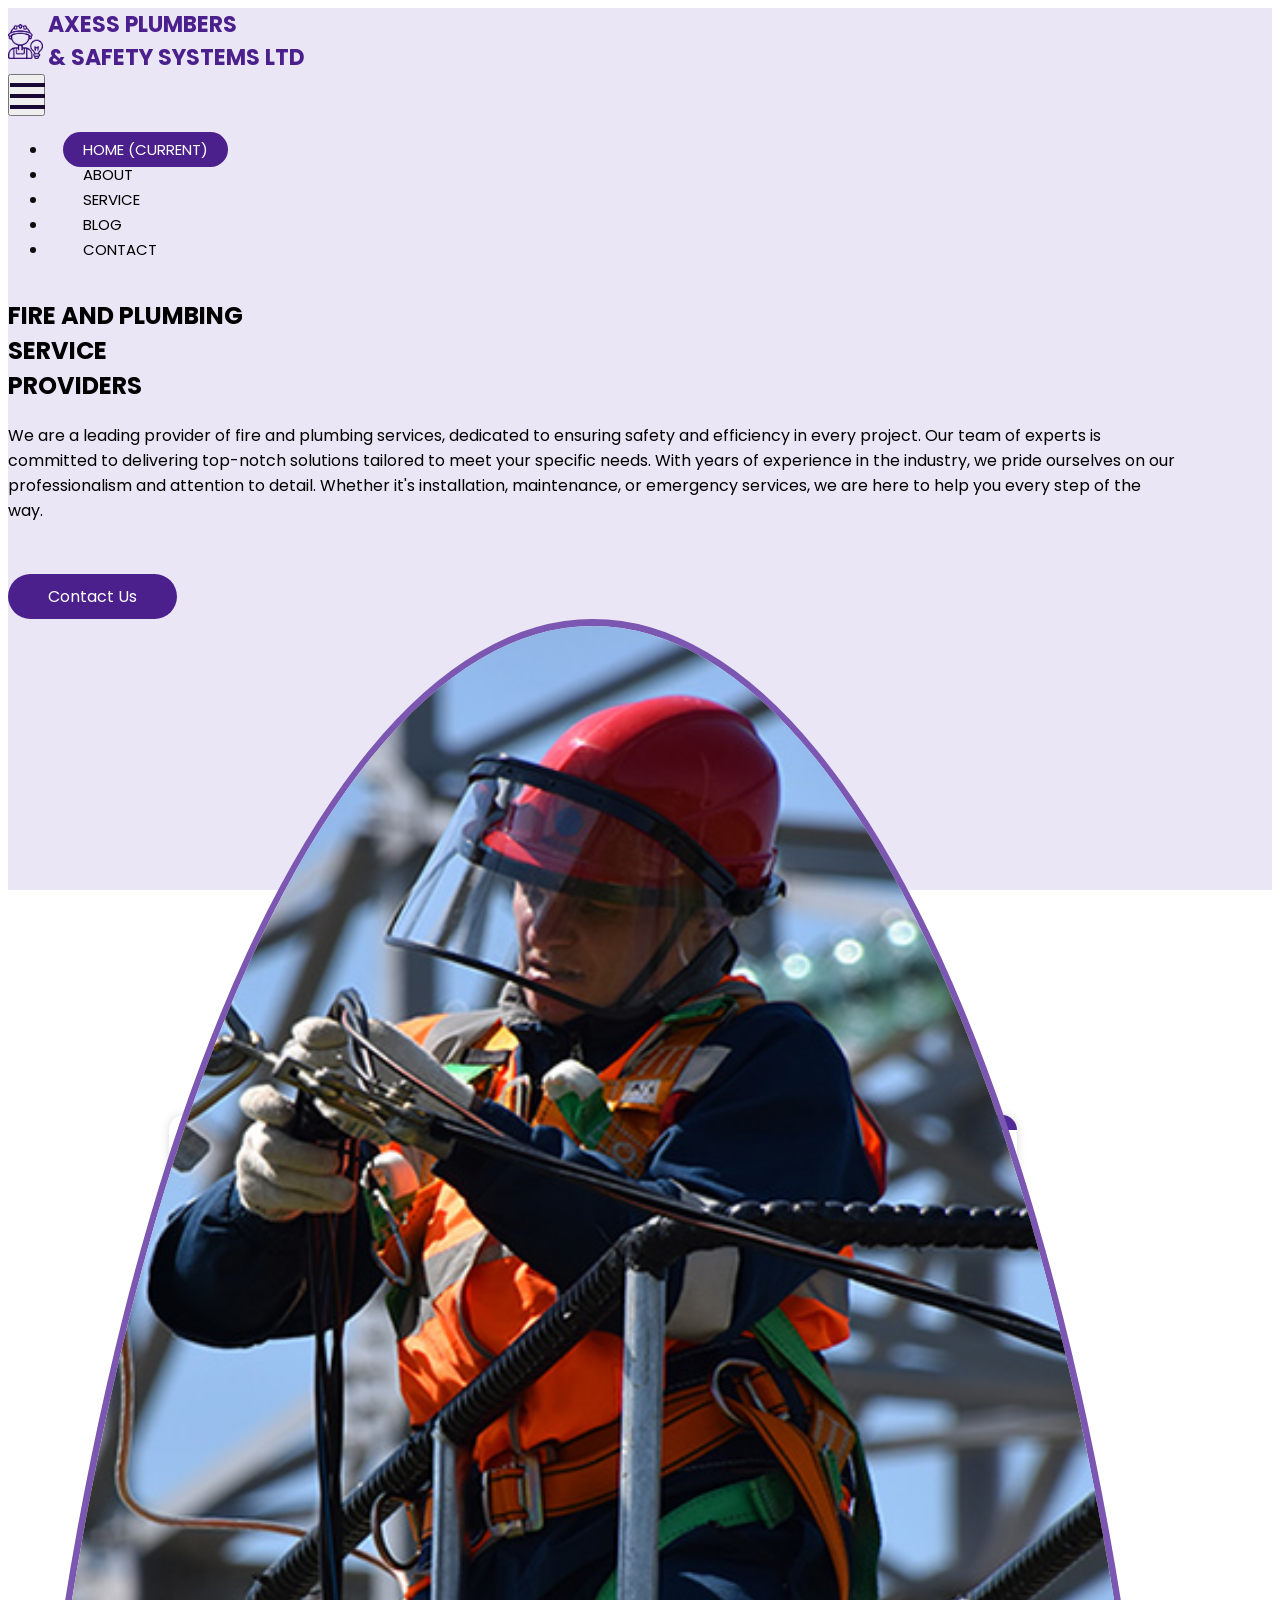
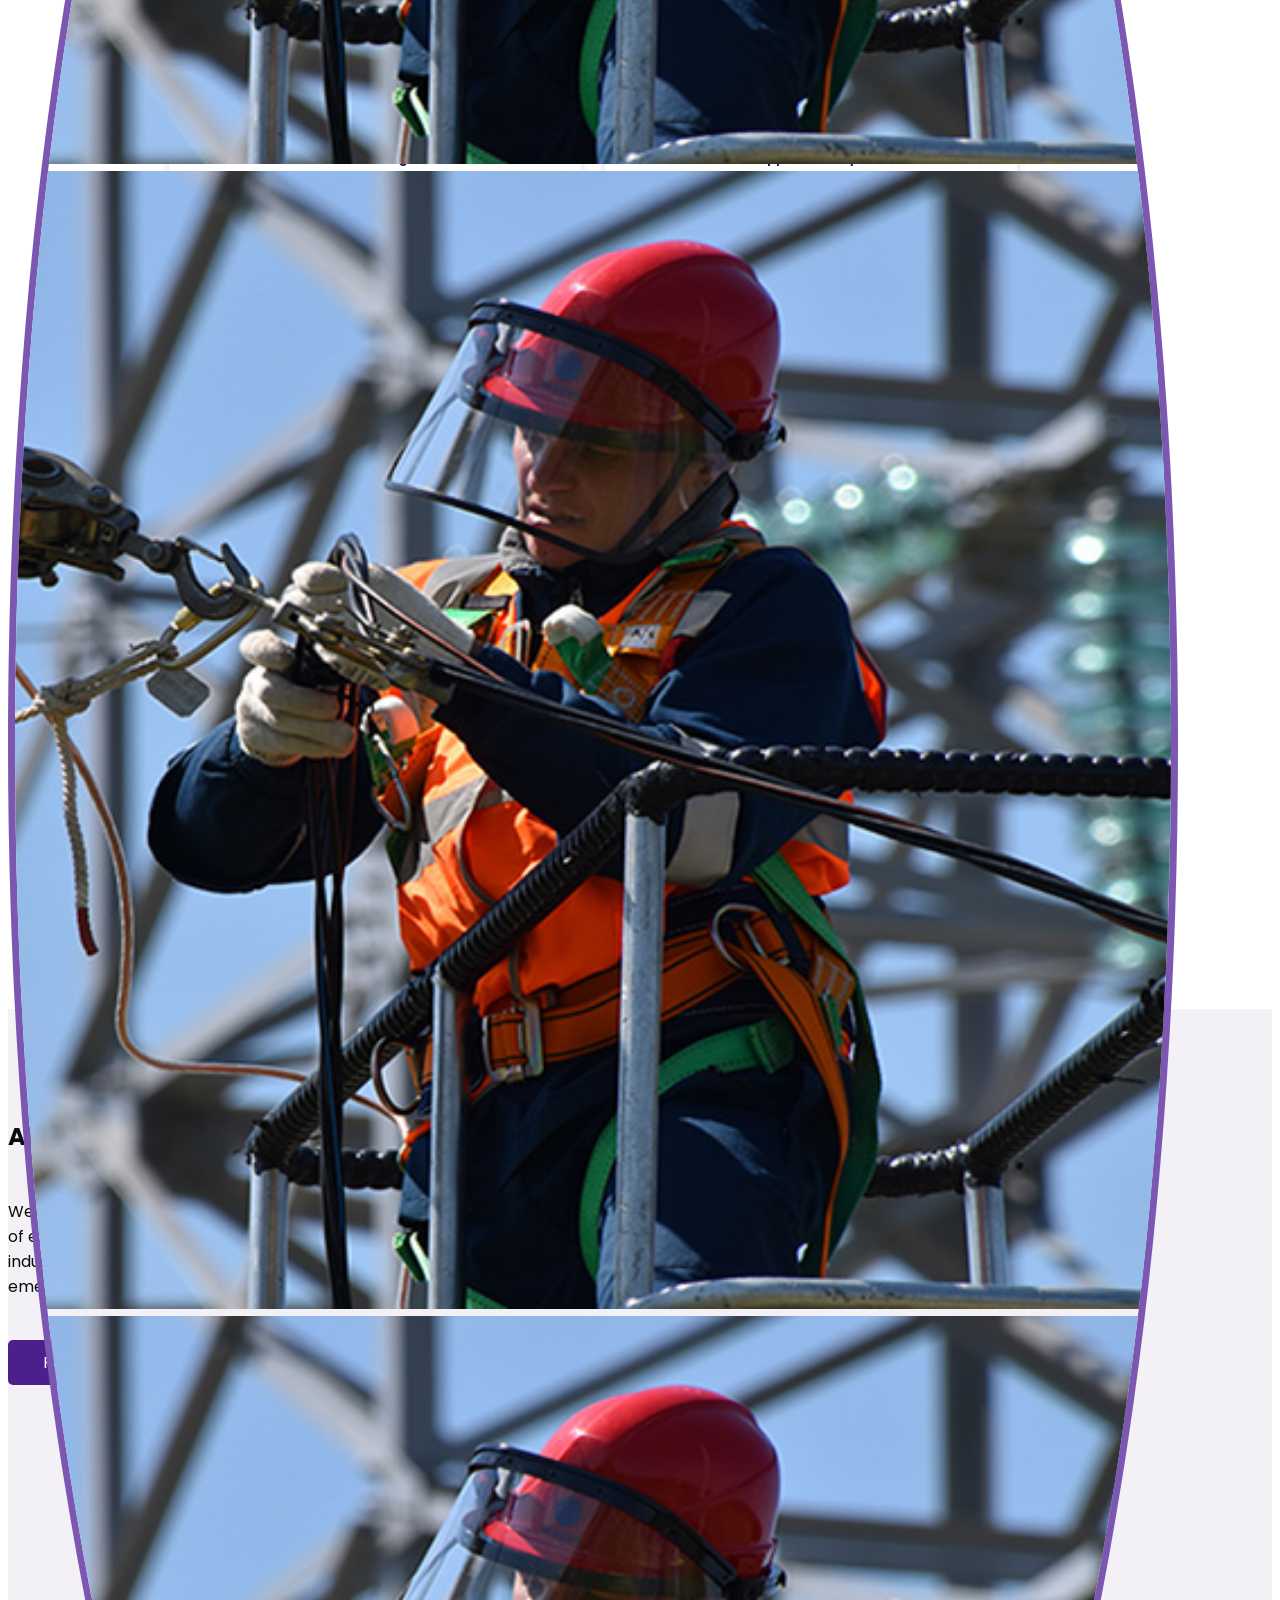
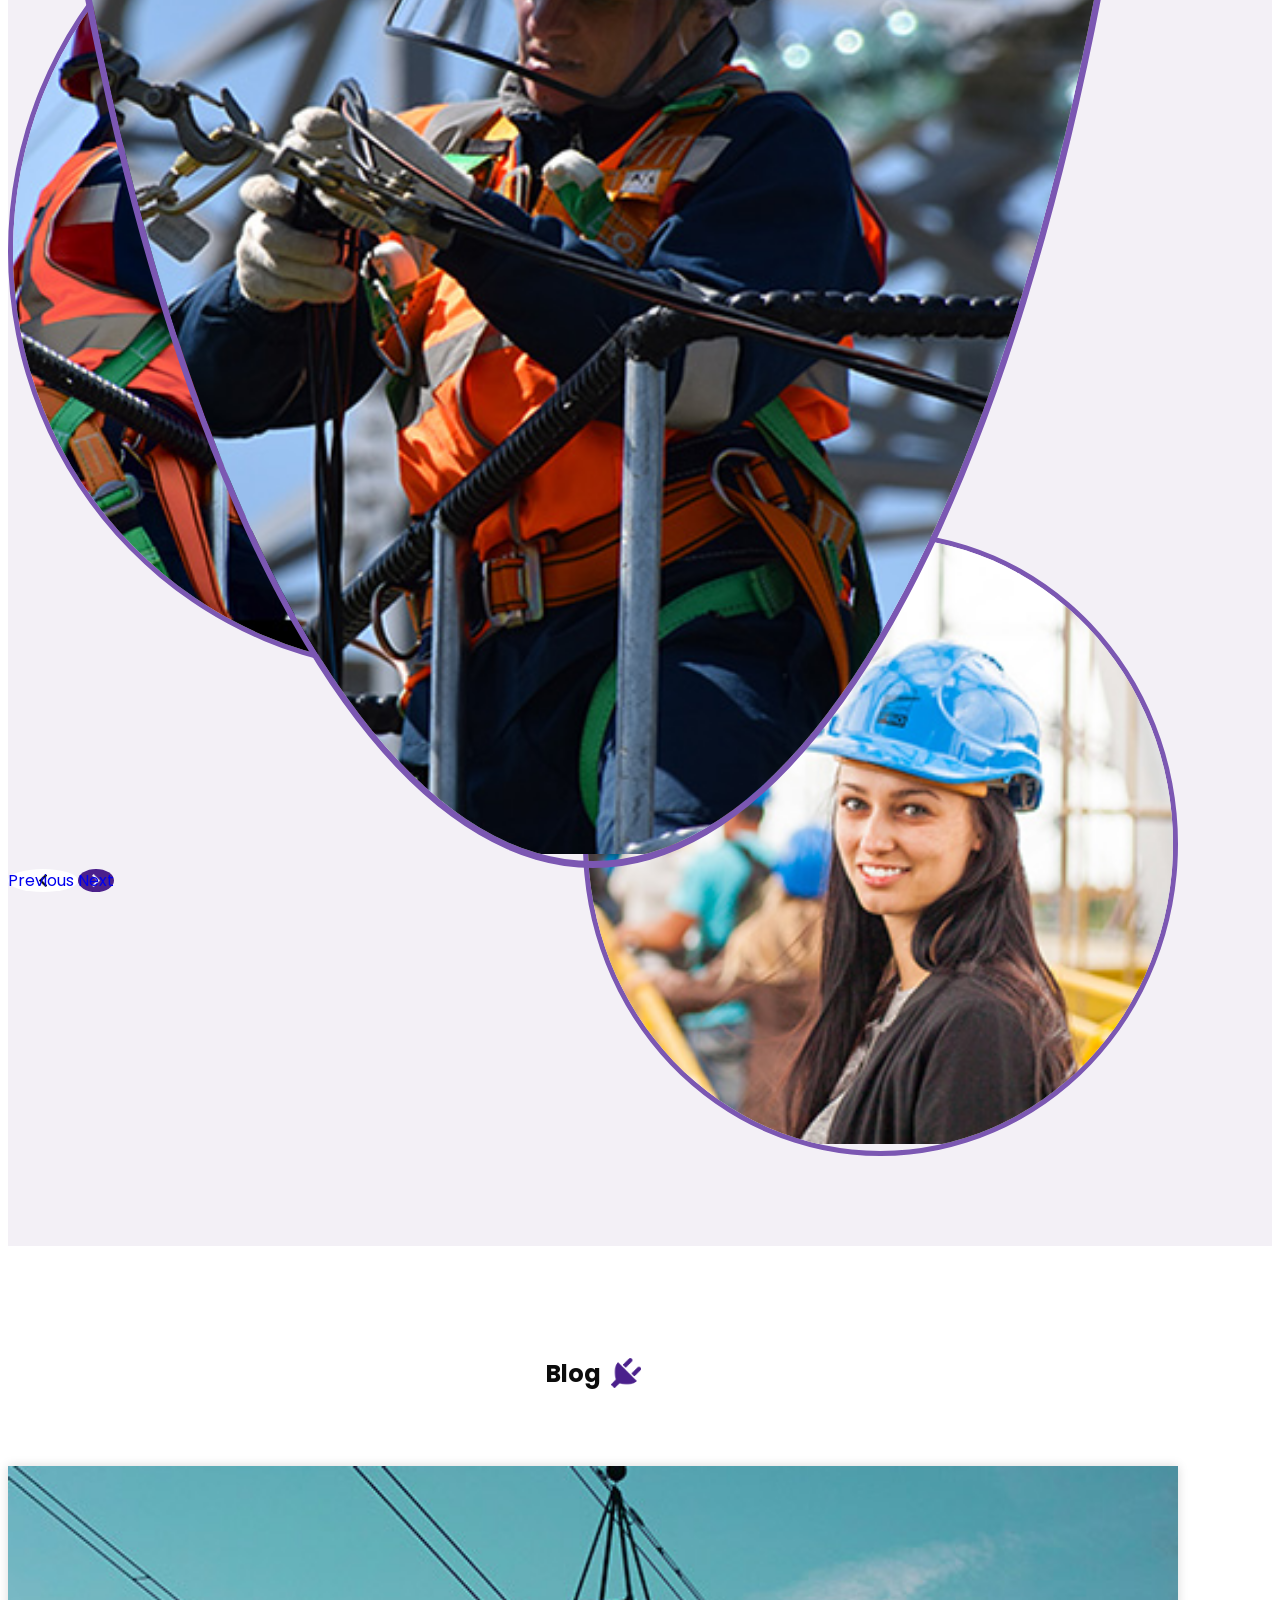
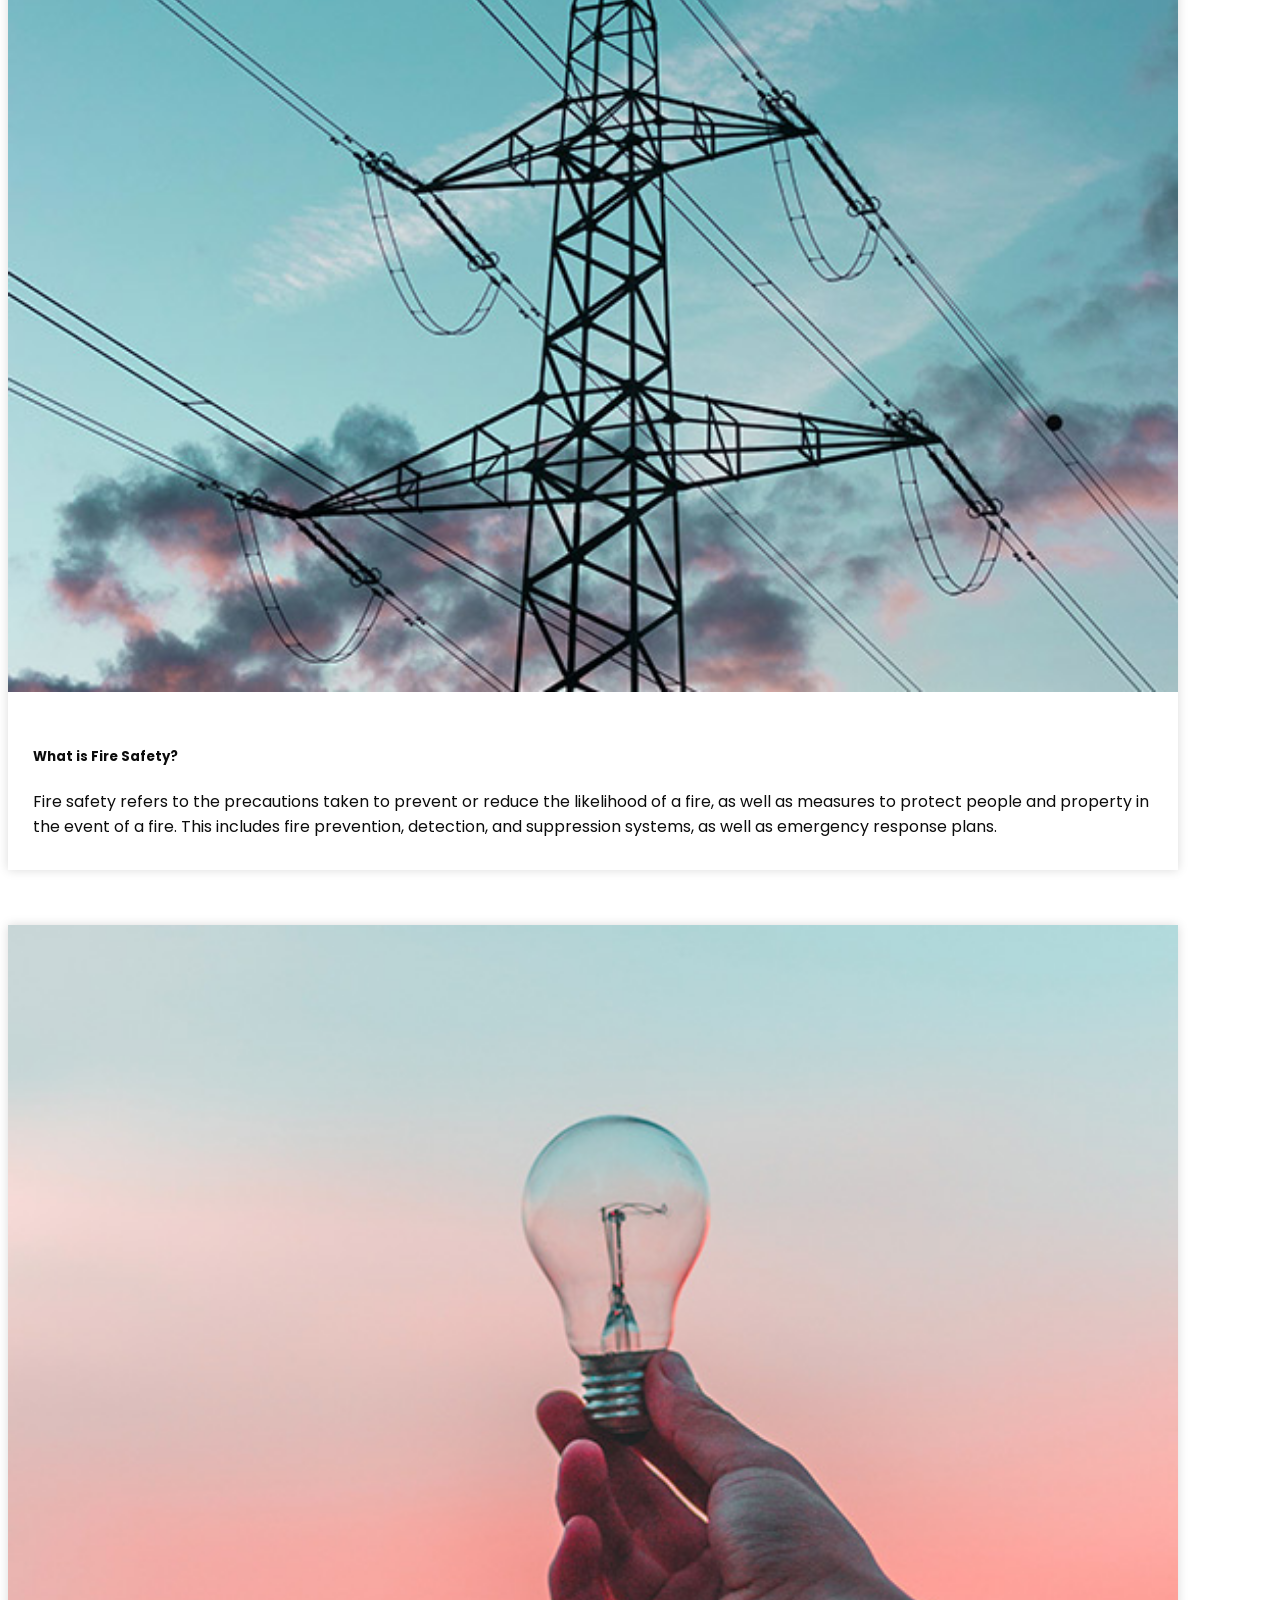
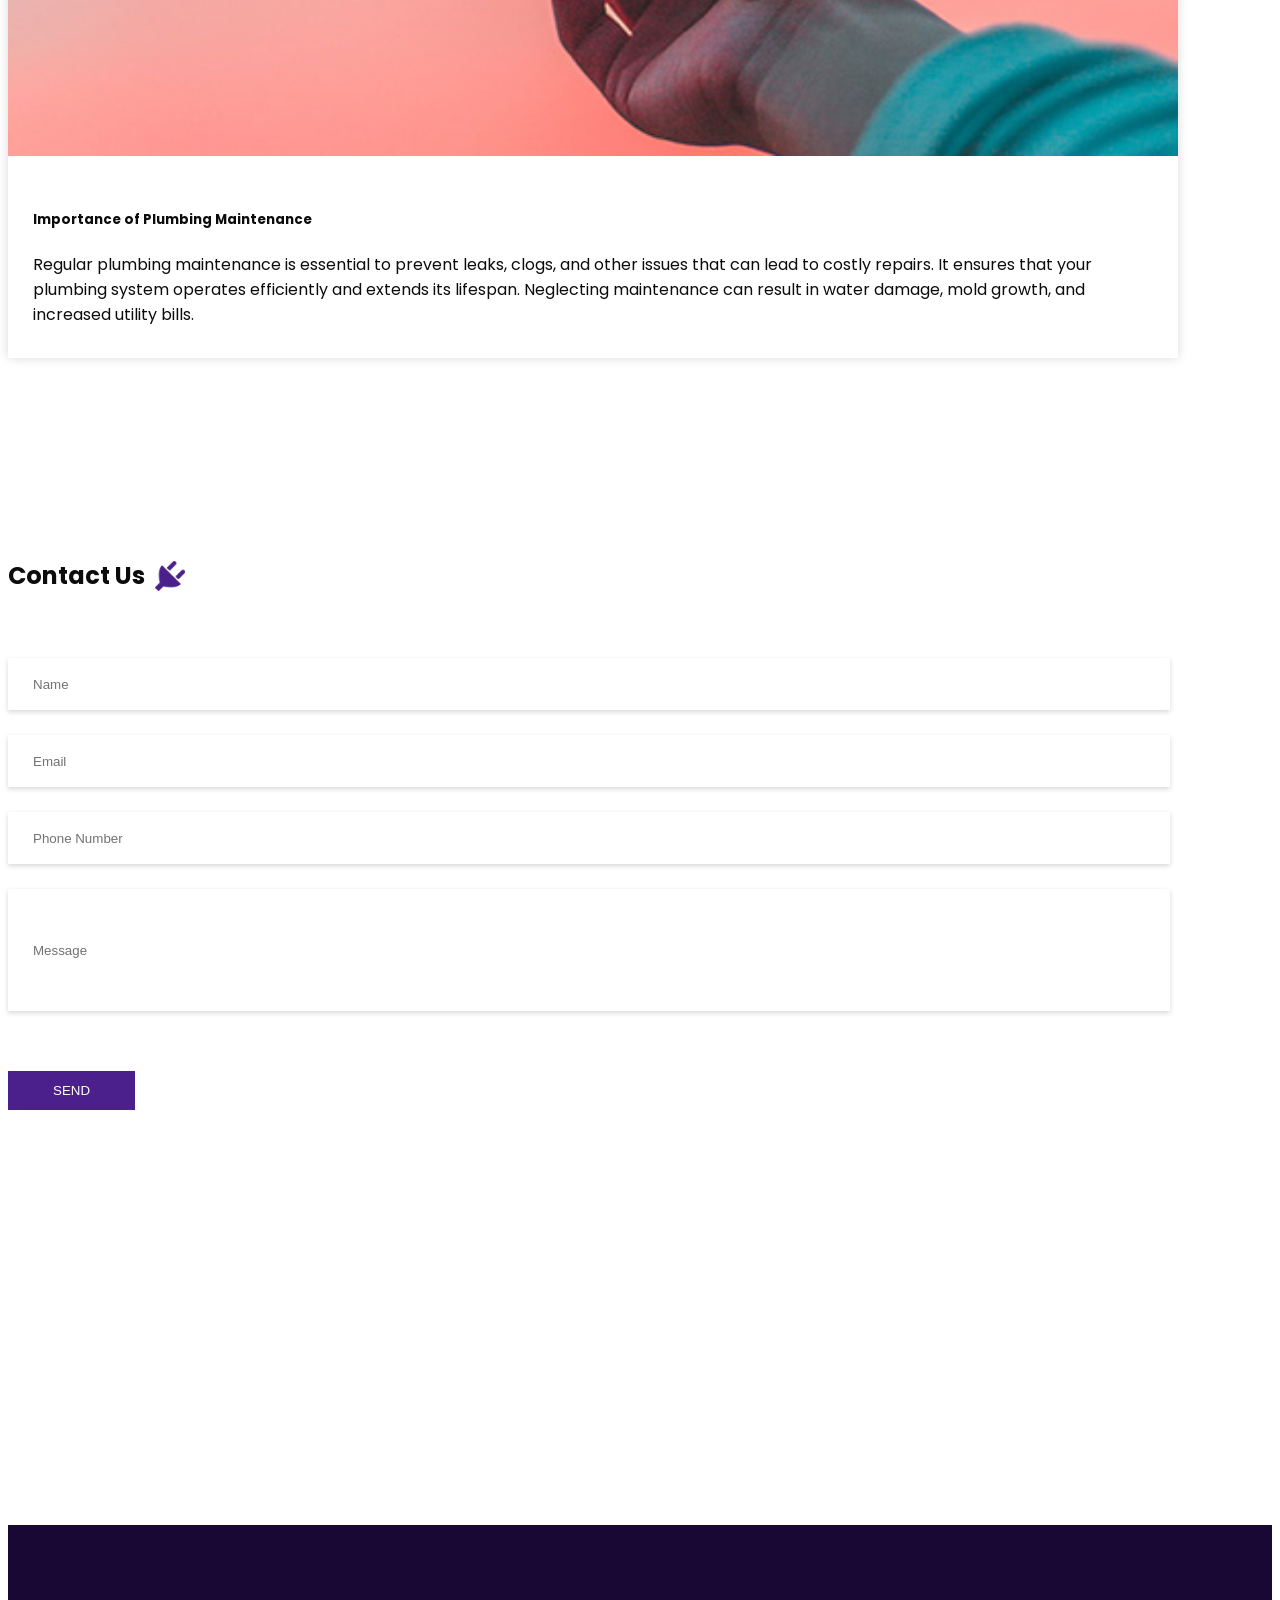
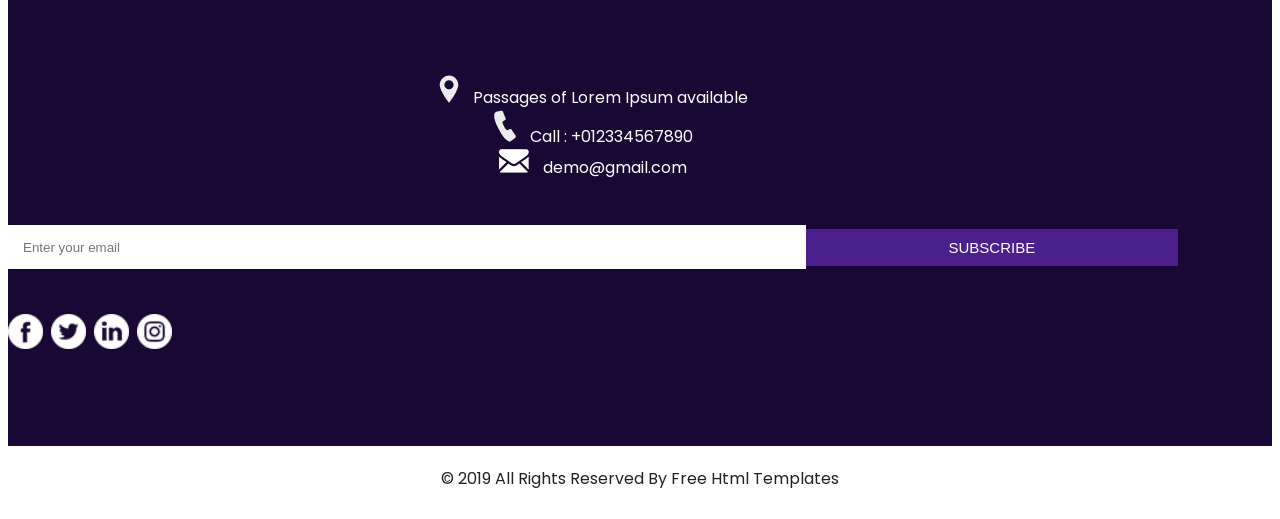
==== index.html @ 97da7ffa "minor fixes" ====
<!DOCTYPE html>
<html>

<head>
  <!-- Basic -->
  <meta charset="utf-8" />
  <meta http-equiv="X-UA-Compatible" content="IE=edge" />
  <!-- Mobile Metas -->
  <meta name="viewport" content="width=device-width, initial-scale=1, shrink-to-fit=no" />
  <!-- Site Metas -->
  <meta name="keywords" content="" />
  <meta name="description" content="" />
  <meta name="author" content="" />

  <title>AXESS PLUMBERS & SAFETY SYSTEMS LTD</title>

  <!-- slider stylesheet -->
  <link rel="stylesheet" type="text/css" href="https://cdnjs.cloudflare.com/ajax/libs/OwlCarousel2/2.1.3/assets/owl.carousel.min.css" />

  <!-- bootstrap core css -->
  <link rel="stylesheet" type="text/css" href="css/bootstrap.css" />

  <!-- fonts style -->
  <link href="https://fonts.googleapis.com/css?family=Poppins:400,600,700&display=swap" rel="stylesheet">
  <!-- Custom styles for this template -->
  <link href="css/style.css" rel="stylesheet" />
  <!-- responsive style -->
  <link href="css/responsive.css" rel="stylesheet" />
</head>

<body>

  <div class="hero_area">
    <!-- header section strats -->
    <header class="header_section">
      <div class="container">
        <nav class="navbar navbar-expand-lg custom_nav-container ">
          <a class="navbar-brand" href="index.html">
            <img src="images/logo.png" alt="">
            <span>
              AXESS PLUMBERS <br>
	      & SAFETY SYSTEMS LTD
            </span>
          </a>
          <button class="navbar-toggler" type="button" data-toggle="collapse" data-target="#navbarSupportedContent" aria-controls="navbarSupportedContent" aria-expanded="false" aria-label="Toggle navigation">
            <span class="s-1"> </span>
            <span class="s-2"> </span>
            <span class="s-3"> </span>
          </button>

          <div class="collapse navbar-collapse" id="navbarSupportedContent">
            <div class="d-flex ml-auto flex-column flex-lg-row align-items-center">
              <ul class="navbar-nav  ">
                <li class="nav-item active">
                  <a class="nav-link" href="index.html">Home <span class="sr-only">(current)</span></a>
                </li>
                <li class="nav-item">
                  <a class="nav-link" href="about.html"> About</a>
                </li>
                <li class="nav-item">
                  <a class="nav-link" href="service.html"> Service </a>
                </li>
                <li class="nav-item">
                  <a class="nav-link" href="blog.html"> Blog </a>
                </li>
                <li class="nav-item">
                  <a class="nav-link" href="contact.html">Contact </a>
                </li>
              </ul>
            </div>
          </div>
        </nav>
      </div>
    </header>
    <!-- end header section -->
    <!-- slider section -->
    <section class=" slider_section ">
      <div class="container">
        <div class="row">
          <div class="col-md-6 ">
            <div class="detail_box">
              <h1>
                Fire and Plumbing <br>
                Service <br>
                Providers
              </h1>
              <p>
                We are a leading provider of fire and plumbing services, dedicated to ensuring safety and efficiency in every project. Our team of experts is committed to delivering top-notch solutions tailored to meet your specific needs. With years of experience in the industry, we pride ourselves on our professionalism and attention to detail. Whether it's installation, maintenance, or emergency services, we are here to help you every step of the way.
              </p>
              <a href="" class="">
                Contact Us
            </div>
          </div>
          <div class="col-lg-5 col-md-6 offset-lg-1">
            <div class="img_content">
              <div class="img_container">
                <div id="carouselExampleControls" class="carousel slide" data-ride="carousel">
                  <div class="carousel-inner">
                    <div class="carousel-item active">
                      <div class="img-box">
                        <img src="images/slider-img.jpg" alt="">
                      </div>
                    </div>
                    <div class="carousel-item">
                      <div class="img-box">
                        <img src="images/slider-img.jpg" alt="">
                      </div>
                    </div>
                    <div class="carousel-item">
                      <div class="img-box">
                        <img src="images/slider-img.jpg" alt="">
                      </div>
                    </div>
                  </div>
                </div>
              </div>
              <a class="carousel-control-prev" href="#carouselExampleControls" role="button" data-slide="prev">
                <span class="sr-only">Previous</span>
              </a>
              <a class="carousel-control-next" href="#carouselExampleControls" role="button" data-slide="next">
                <span class="sr-only">Next</span>
              </a>
            </div>

          </div>
        </div>
      </div>
    </section>
    <!-- end slider section -->
  </div>


  <!-- service section -->
  <section class="service_section layout_padding">
    <div class="container">
      <div class="heading_container">
        <h2>
          Our Services
        </h2>
        <img src="images/plug.png" alt="">
      </div>

      <div class="service_container">
        <div class="box">
          <div class="img-box">
            <img src="images/s1.png" class="img1" alt="">
          </div>
          <div class="detail-box">
            <h5>
              Fire Fighting Equipment installation
            </h5>
            <p>
              Fire Fighting Equipment installation is crucial for ensuring safety in buildings. This includes installing fire extinguishers, hoses, and sprinkler systems to effectively combat fires.
            </p>
          </div>
        </div>
        <div class="box active">
          <div class="img-box">
            <img src="images/s2.png" class="img1" alt="">
          </div>
          <div class="detail-box">
            <h5>
              Fire Detection Systems
            </h5>
            <p>
              Fire Detection Systems are essential for early fire detection. They include smoke detectors, heat detectors, and alarm systems that alert occupants to potential fires.
            </p>
          </div>
        </div>
        <div class="box">
          <div class="img-box">
            <img src="images/s3.png" class="img1" alt="">
          </div>
          <div class="detail-box">
            <h5>
              Plumbing
            </h5>
            <p>
              Plumbing services include installation and maintenance of pipes, fixtures, and appliances. This ensures proper water supply and drainage in residential and commercial buildings.
            </p>
          </div>
        </div>
        <div class="box ">
          <div class="img-box">
            <img src="images/s4.png" class="img1" alt="">
          </div>
          <div class="detail-box">
            <h5>
              Fire Suppression Systems
            </h5>
            <p>
              Fire Suppression Systems are designed to detect and extinguish fires. Mostly used in commercial buildings, these systems are essential for fire safety.
            </p>
          </div>
        </div>
        <div class="box">
          <div class="img-box">
            <img src="images/s5.png" class="img1" alt="">
          </div>
          <div class="detail-box">
            <h5>
              Fire Alarm Systems
            </h5>
            <p>
              Fire Alarm Systems are crucial for early fire detection and alerting occupants. They include smoke detectors, alarms, and control panels.
            </p>
          </div>
        </div>
      </div>
      <div class="btn-box">
        <a href="">
          Read More
        </a>
      </div>
    </div>
  </section>
  <!-- end service section -->

  <!-- about section -->
  <section class="about_section layout_padding">
    <div class="container">
      <div class="row">
        <div class="col-md-6">
          <div class="detail-box">
            <div class="heading_container">
              <h2>
                About Us
              </h2>
              <img src="images/plug.png" alt="">
            </div>
            <p>
              We are a leading provider of fire and plumbing services, dedicated to ensuring safety and efficiency in every project. Our team of experts is committed to delivering top-notch solutions tailored to meet your specific needs. With years of experience in the industry, we pride ourselves on our professionalism and attention to detail. Whether it's installation, maintenance, or emergency services, we are here to help you every step of the way.
            </p>
            <a href="">
              Read More
            </a>
          </div>
        </div>
        <div class="col-md-6">
          <div class="img_container">
            <div class="img-box b1">
              <img src="images/about-img1.jpg" alt="" />
            </div>
            <div class="img-box b2">
              <img src="images/about-img2.jpg" alt="" />
            </div>
          </div>

        </div>

      </div>
    </div>
  </section>

  <!-- end about section -->




  <!-- blog section -->

  <section class="blog_section layout_padding">
    <div class="container">
      <div class="heading_container">
        <h2>
          Blog
        </h2>
        <img src="images/plug.png" alt="">
      </div>
      <div class="row">
        <div class="col-md-6">
          <div class="box">
            <div class="img-box">
              <img src="images/blog1.jpg" alt="">
            </div>
            <div class="detail-box">
              <h5>
                What is Fire Safety?
              </h5>
              <p>
                Fire safety refers to the precautions taken to prevent or reduce the likelihood of a fire, as well as measures to protect people and property in the event of a fire. This includes fire prevention, detection, and suppression systems, as well as emergency response plans. 
              </p>
            </div>
          </div>
        </div>
        <div class="col-md-6">
          <div class="box">
            <div class="img-box">
              <img src="images/blog2.jpg" alt="">
            </div>
            <div class="detail-box">
              <h5>
                Importance of Plumbing Maintenance
              </h5>
              <p>
                Regular plumbing maintenance is essential to prevent leaks, clogs, and other issues that can lead to costly repairs. It ensures that your plumbing system operates efficiently and extends its lifespan. Neglecting maintenance can result in water damage, mold growth, and increased utility bills.
              </p>
            </div>
          </div>
        </div>
      </div>
    </div>
  </section>

  <!-- end blog section -->



  <!-- contact section -->

  <section class="contact_section layout_padding">
    <div class="container ">
      <div class="heading_container">
        <h2>
          Contact Us
        </h2>
        <img src="images/plug.png" alt="">
      </div>
    </div>
    <div class="container">
      <div class="row">
        <div class="col-md-6">
          <form action="">
            <div>
              <input type="text" placeholder="Name" />
            </div>
            <div>
              <input type="email" placeholder="Email" />
            </div>
            <div>
              <input type="text" placeholder="Phone Number" />
            </div>
            <div>
              <input type="text" class="message-box" placeholder="Message" />
            </div>
            <div class="d-flex ">
              <button>
                SEND
              </button>
            </div>
          </form>
        </div>
        <div class="col-md-6">
          <div class="map_container">
            <div class="map-responsive">
              <iframe src="https://www.google.com/maps/embed/v1/place?key=AIzaSyA0s1a7phLN0iaD6-UE7m4qP-z21pH0eSc&q=Eiffel+Tower+Paris+France" width="600" height="300" frameborder="0" style="border:0; width: 100%; height:100%" allowfullscreen></iframe>
            </div>
          </div>
        </div>
      </div>
    </div>
  </section>

  <!-- end contact section -->


  <!-- info section -->

  <section class="info_section layout_padding">
    <div class="container">
      <div class="info_contact">
        <div class="row">
          <div class="col-md-4">
            <a href="">
              <img src="images/location-white.png" alt="">
              <span>
                Passages of Lorem Ipsum available
              </span>
            </a>
          </div>
          <div class="col-md-4">
            <a href="">
              <img src="images/telephone-white.png" alt="">
              <span>
                Call : +012334567890
              </span>
            </a>
          </div>
          <div class="col-md-4">
            <a href="">
              <img src="images/envelope-white.png" alt="">
              <span>
                demo@gmail.com
              </span>
            </a>
          </div>
        </div>
      </div>
      <div class="row">
        <div class="col-md-8 col-lg-9">
          <div class="info_form">
            <form action="">
              <input type="text" placeholder="Enter your email">
              <button>
                subscribe
              </button>
            </form>
          </div>
        </div>
        <div class="col-md-4 col-lg-3">
          <div class="info_social">
            <div>
              <a href="">
                <img src="images/fb.png" alt="">
              </a>
            </div>
            <div>
              <a href="">
                <img src="images/twitter.png" alt="">
              </a>
            </div>
            <div>
              <a href="">
                <img src="images/linkedin.png" alt="">
              </a>
            </div>
            <div>
              <a href="">
                <img src="images/instagram.png" alt="">
              </a>
            </div>
          </div>
        </div>
      </div>

    </div>
  </section>

  <!-- end info section -->

  <!-- footer section -->
  <footer class="container-fluid footer_section">
    <div class="container">
      <div class="row">
        <div class="col-lg-7 col-md-9 mx-auto">
          <p>
            &copy; 2019 All Rights Reserved By
            <a href="https://html.design/">Free Html Templates</a>
          </p>
        </div>
      </div>
    </div>
  </footer>
  <!-- footer section -->


  <script src="js/jquery-3.4.1.min.js"></script>
  <script src="js/bootstrap.js"></script>

</body>

</html>
---- css/style.css ----
body {
  font-family: "Poppins", sans-serif;
  color: #0c0c0c;
  background-color: #ffffff;
}

.layout_padding {
  padding-top: 90px;
  padding-bottom: 90px;
}

.layout_padding2 {
  padding-top: 45px;
  padding-bottom: 45px;
}

.layout_padding2-top {
  padding-top: 45px;
}

.layout_padding2-bottom {
  padding-bottom: 45px;
}

.layout_padding-top {
  padding-top: 90px;
}

.layout_padding-bottom {
  padding-bottom: 90px;
}

.heading_container {
  display: -webkit-box;
  display: -ms-flexbox;
  display: flex;
  -webkit-box-pack: start;
      -ms-flex-pack: start;
          justify-content: flex-start;
  -webkit-box-align: center;
      -ms-flex-align: center;
          align-items: center;
  text-align: center;
}

.heading_container h2 {
  position: relative;
  font-weight: bold;
  margin-right: 10px;
}

.heading_container img {
  width: 30px;
}

/*header section*/
.hero_area {
  height: 98vh;
  position: relative;
  display: -webkit-box;
  display: -ms-flexbox;
  display: flex;
  -webkit-box-orient: vertical;
  -webkit-box-direction: normal;
      -ms-flex-direction: column;
          flex-direction: column;
  background-color: #eae6f5;
}

.sub_page .hero_area {
  height: auto;
}

.header_section .container {
  padding: 0;
}

.header_section .nav_container {
  margin: 0 auto;
}

.custom_nav-container .navbar-nav .nav-item .nav-link {
  padding: 7px 20px;
  margin: 10px 15px;
  color: #000000;
  text-align: center;
  border-radius: 35px;
  text-transform: uppercase;
  font-size: 15px;
}

.custom_nav-container .navbar-nav .nav-item.active .nav-link, .custom_nav-container .navbar-nav .nav-item:hover .nav-link {
  background-color: #4b208c;
  color: #ffffff;
}

a,
a:hover,
a:focus {
  text-decoration: none;
}

a:hover,
a:focus {
  color: initial;
}

.btn,
.btn:focus {
  outline: none !important;
  -webkit-box-shadow: none;
          box-shadow: none;
}

.custom_nav-container .nav_search-btn {
  background-image: url(../images/search-icon.png);
  background-size: 22px;
  background-repeat: no-repeat;
  background-position-y: 7px;
  width: 35px;
  height: 35px;
  padding: 0;
  border: none;
}

.navbar-brand {
  display: -webkit-box;
  display: -ms-flexbox;
  display: flex;
  -webkit-box-align: center;
      -ms-flex-align: center;
          align-items: center;
}

.navbar-brand img {
  margin-right: 5px;
  width: 35px;
}

.navbar-brand span {
  font-size: 22px;
  font-weight: 700;
  color: #4b208c;
}

.custom_nav-container {
  z-index: 99999;
}

.navbar-expand-lg .navbar-collapse {
  -webkit-box-align: end;
      -ms-flex-align: end;
          align-items: flex-end;
}

.custom_nav-container .navbar-toggler {
  outline: none;
}

.custom_nav-container .navbar-toggler {
  padding: 0;
  width: 37px;
  height: 42px;
}

.custom_nav-container .navbar-toggler span {
  display: block;
  width: 35px;
  height: 4px;
  background-color: #190734;
  margin: 7px 0;
  -webkit-transition: all .3s;
  transition: all .3s;
}

.custom_nav-container .navbar-toggler[aria-expanded="true"] .s-1 {
  -webkit-transform: rotate(45deg);
          transform: rotate(45deg);
  margin: 0;
  margin-bottom: -4px;
}

.custom_nav-container .navbar-toggler[aria-expanded="true"] .s-2 {
  display: none;
}

.custom_nav-container .navbar-toggler[aria-expanded="true"] .s-3 {
  -webkit-transform: rotate(-45deg);
          transform: rotate(-45deg);
  margin: 0;
  margin-top: -4px;
}

.custom_nav-container .navbar-toggler[aria-expanded="false"] .s-1,
.custom_nav-container .navbar-toggler[aria-expanded="false"] .s-2,
.custom_nav-container .navbar-toggler[aria-expanded="false"] .s-3 {
  -webkit-transform: none;
          transform: none;
}

/*end header section*/
/* slider section */
.slider_section {
  -webkit-box-flex: 1;
      -ms-flex: 1;
          flex: 1;
  display: -webkit-box;
  display: -ms-flexbox;
  display: flex;
  -webkit-box-align: center;
      -ms-flex-align: center;
          align-items: center;
  position: relative;
  z-index: 2;
  color: #3b3a3a;
  padding-bottom: 90px;
}

.slider_section .row {
  -webkit-box-align: center;
      -ms-flex-align: center;
          align-items: center;
}

.slider_section .detail_box {
  color: #000000;
}

.slider_section .detail_box h1 {
  text-transform: uppercase;
  font-weight: bold;
}

.slider_section .detail_box p {
  margin-top: 20px;
}

.slider_section .detail_box a {
  display: inline-block;
  padding: 10px 40px;
  background-color: #4b208c;
  color: #ffffff;
  border-radius: 35px;
  margin-top: 35px;
}

.slider_section .detail_box a:hover {
  background-color: #5625a1;
}

.slider_section .img_container {
  border: 7px solid #7b57b2;
  border-radius: 100%;
  overflow: hidden;
}

.slider_section .img_container div#carouselExampleContarols {
  width: 100%;
  position: unset;
}

.slider_section .img_container .img-box img {
  width: 100%;
}

.slider_section .carousel-control-prev,
.slider_section .carousel-control-next {
  top: initial;
  left: initial;
  bottom: 5%;
  right: 10%;
  width: 45px;
  height: 45px;
  border: none;
  border-radius: 100%;
  opacity: 1;
  background-repeat: no-repeat;
  background-size: 8px;
  background-position: center;
}

.slider_section .carousel-control-prev {
  background-image: url(../images/prev.png);
  background-color: #ffffff;
  -webkit-transform: translate(-85px, 30px);
          transform: translate(-85px, 30px);
}

.slider_section .carousel-control-next {
  background-image: url(../images/next.png);
  background-color: #4b208c;
  -webkit-transform: translate(-45px, 0);
          transform: translate(-45px, 0);
}

.service_section {
  text-align: center;
}

.service_section .heading_container {
  -webkit-box-pack: center;
      -ms-flex-pack: center;
          justify-content: center;
}

.service_section .service_container {
  display: -webkit-box;
  display: -ms-flexbox;
  display: flex;
  -webkit-box-pack: center;
      -ms-flex-pack: center;
          justify-content: center;
  padding: 35px 0;
  -ms-flex-wrap: wrap;
      flex-wrap: wrap;
}

.service_section .service_container .box {
  margin: 25px 1%;
  -ms-flex-preferred-size: 31%;
      flex-basis: 31%;
  padding: 35px 25px 25px;
  border-radius: 15px;
  -webkit-box-shadow: 0 0 10px 0 rgba(0, 0, 0, 0.15);
          box-shadow: 0 0 10px 0 rgba(0, 0, 0, 0.15);
  border-top: 15px solid transparent;
  overflow: hidden;
  -webkit-transition: all .1s;
  transition: all .1s;
}

.service_section .service_container .box .img-box {
  display: -webkit-box;
  display: -ms-flexbox;
  display: flex;
  -webkit-box-pack: center;
      -ms-flex-pack: center;
          justify-content: center;
  -webkit-box-align: center;
      -ms-flex-align: center;
          align-items: center;
  height: 125px;
}

.service_section .service_container .box .img-box img {
  width: 90px;
}

.service_section .service_container .box .detail-box {
  margin-top: 25px;
}

.service_section .service_container .box .detail-box h5 {
  color: #2e0e5f;
  font-weight: 600;
  position: relative;
}

.service_section .service_container .box:hover, .service_section .service_container .box.active {
  border-top: 15px solid #512a97;
}

.service_section .btn-box {
  display: -webkit-box;
  display: -ms-flexbox;
  display: flex;
  -webkit-box-pack: center;
      -ms-flex-pack: center;
          justify-content: center;
  margin-top: 25px;
}

.service_section .btn-box a {
  display: inline-block;
  padding: 10px 35px;
  background-color: #4b208c;
  color: #ffffff;
  border-radius: 35px;
}

.service_section .btn-box a:hover {
  background-color: #5625a1;
}

.about_section {
  background-color: #f3f0f6;
}

.about_section .row {
  -webkit-box-align: center;
      -ms-flex-align: center;
          align-items: center;
}

.about_section .img_container {
  display: -webkit-box;
  display: -ms-flexbox;
  display: flex;
  -webkit-box-orient: vertical;
  -webkit-box-direction: normal;
      -ms-flex-direction: column;
          flex-direction: column;
}

.about_section .img_container .img-box {
  border: 5px solid #7b57b2;
  border-radius: 100%;
  overflow: hidden;
}

.about_section .img_container .img-box.b1 {
  width: 70%;
}

.about_section .img_container .img-box.b2 {
  width: 50%;
  margin-left: auto;
  margin-top: -12%;
}

.about_section .img_container .img-box img {
  width: 100%;
}

.about_section .detail-box {
  margin-right: 15%;
}

.about_section .detail-box p {
  margin-top: 25px;
}

.about_section .detail-box a {
  display: inline-block;
  padding: 10px 35px;
  background-color: #4b208c;
  color: #ffffff;
  border-radius: 5px;
  margin: 25px 0 45px 0;
}

.about_section .detail-box a:hover {
  background-color: #5625a1;
}

.blog_section .heading_container {
  -webkit-box-pack: center;
      -ms-flex-pack: center;
          justify-content: center;
}

.blog_section .heading_container h2::before {
  background-color: #ffffff;
}

.blog_section .box {
  margin-top: 55px;
  background-color: #ffffff;
  -webkit-box-shadow: 0 0 10px 0 rgba(0, 0, 0, 0.15);
          box-shadow: 0 0 10px 0 rgba(0, 0, 0, 0.15);
}

.blog_section .box .img-box {
  position: relative;
}

.blog_section .box .img-box img {
  width: 100%;
}

.blog_section .box .detail-box {
  padding: 25px 25px 15px;
}

.blog_section .box .detail-box h5 {
  font-weight: bold;
}

.contact_section {
  position: relative;
}

.contact_section form {
  margin-top: 45px;
  padding-right: 35px;
}

.contact_section input {
  width: 100%;
  border: none;
  height: 50px;
  margin-bottom: 25px;
  padding-left: 25px;
  background-color: transparent;
  outline: none;
  color: #101010;
  -webkit-box-shadow: 0px 2px 5px 0px rgba(0, 0, 0, 0.16);
  box-shadow: 0px 2px 5px 0px rgba(0, 0, 0, 0.16);
}

.contact_section input::-webkit-input-placeholder {
  color: #737272;
}

.contact_section input:-ms-input-placeholder {
  color: #737272;
}

.contact_section input::-ms-input-placeholder {
  color: #737272;
}

.contact_section input::placeholder {
  color: #737272;
}

.contact_section input.message-box {
  height: 120px;
}

.contact_section button {
  border: none;
  display: inline-block;
  padding: 12px 45px;
  background-color: #4b208c;
  color: #ffffff;
  border-radius: 0px;
  margin-top: 35px;
}

.contact_section button:hover {
  background-color: #5625a1;
}

.contact_section .map_container {
  height: 100%;
  min-height: 325px;
}

.contact_section .map_container .map-responsive {
  height: 100%;
}

.footer_bg {
  background-image: url(../images/footer-bg.png);
  background-size: cover;
  background-position: top;
}

/* info section */
.info_section {
  background-color: #190734;
  color: #ffffff;
}

.info_section h6 {
  font-weight: bold;
}

.info_section .info_contact {
  margin-top: 60px;
  margin-bottom: 45px;
}

.info_section .info_contact .col-md-4 {
  display: -webkit-box;
  display: -ms-flexbox;
  display: flex;
  -webkit-box-pack: center;
      -ms-flex-pack: center;
          justify-content: center;
}

.info_section .info_contact a {
  color: #ffffff;
}

.info_section .info_contact img {
  max-width: 100%;
  margin-right: 10px;
}

.info_section .info_form {
  margin: 0 auto;
  margin-bottom: 45px;
}

.info_section .info_form h4 {
  text-transform: uppercase;
  text-align: center;
  margin-bottom: 20px;
}

.info_section .info_form form {
  display: -webkit-box;
  display: -ms-flexbox;
  display: flex;
  -webkit-box-align: center;
      -ms-flex-align: center;
          align-items: center;
}

.info_section .info_form form input {
  background-color: #ffffff;
  border: none;
  -webkit-box-flex: 2.5;
      -ms-flex: 2.5;
          flex: 2.5;
  outline: none;
  color: #000000;
  min-height: 42.4px;
  padding-left: 15px;
}

.info_section .info_form form input ::-webkit-input-placeholder {
  color: #ffffff;
  opacity: 0.2;
}

.info_section .info_form form input :-ms-input-placeholder {
  color: #ffffff;
  opacity: 0.2;
}

.info_section .info_form form input ::-ms-input-placeholder {
  color: #ffffff;
  opacity: 0.2;
}

.info_section .info_form form input ::placeholder {
  color: #ffffff;
  opacity: 0.2;
}

.info_section .info_form form button {
  -webkit-box-flex: 1;
      -ms-flex: 1;
          flex: 1;
  border: none;
  display: inline-block;
  padding: 10px 30px;
  background-color: #4b208c;
  color: #ffffff;
  border-radius: 0;
  font-size: 15px;
  text-transform: uppercase;
}

.info_section .info_form form button:hover {
  background-color: #5625a1;
}

.info_section .box {
  display: -webkit-box;
  display: -ms-flexbox;
  display: flex;
}

.info_section .info_social {
  display: -webkit-box;
  display: -ms-flexbox;
  display: flex;
}

.info_section .info_social img {
  width: 35px;
  margin-right: 8px;
}

/* end info section */
/* footer section*/
.footer_section {
  display: -webkit-box;
  display: -ms-flexbox;
  display: flex;
  -webkit-box-pack: center;
      -ms-flex-pack: center;
          justify-content: center;
  position: relative;
}

.footer_section p {
  color: #222222;
  margin: 0 auto;
  text-align: center;
  padding: 20px;
}

.footer_section p a {
  color: #222222;
}
/*# sourceMappingURL=style.css.map */
---- css/responsive.css ----
@media (max-width: 1120px) {}

@media (max-width: 992px) {

  .hero_area {
    height: auto;
  }

  .header_section {
    padding-top: 10px;
  }

  #navbarSupportedContent {
    margin-top: 25px;
  }

  .slider_section {

    padding-top: 75px;
    padding-bottom: 150px;

  }

  .about_section .img-box {
    margin: 0 5%;
  }

  .about_section .detail-box {
    margin-right: 5%;
  }

  .service_section .service_container .box {
    -ms-flex-preferred-size: 48%;
    flex-basis: 48%;
  }

  .about_section .img_container .img-box.b2 {
    margin-top: -5%;
  }

}

@media (max-width: 768px) {


  .slider_section .detail_box {
    text-align: center;
  }

  .slider_section .img_content {
    margin-top: 55px;
  }

  .contact_section .map_container {
    margin-top: 45px;
  }

  .info_section .info_contact a {
    margin-bottom: 15px;
  }

  .info_section .info_social {
    justify-content: center;
  }

  .service_section .service_container .box {
    flex-basis: 98%;
  }

  .contact_section form {
    padding-right: 0;
  }

  .info_section .info_contact a {
    text-align: center;
  }
}

@media (max-width: 576px) {
  .about_section .img_container .img-box.b1 {
    width: 80%;
  }

  .about_section .img_container .img-box.b2 {
    width: 55%;
  }

  .info_section .info_form form {
    flex-direction: column;
  }

  .info_section .info_form form input {
    width: 100%;
  }

  .info_section .info_form form button {
    margin-top: 15px;
    padding: 10px 40px;
  }
}

@media (max-width: 480px) {}

@media (max-width: 420px) {

  .slider_section .carousel-control-prev,
  .slider_section .carousel-control-next {
    right: 0;
  }
}

@media (max-width: 360px) {}

@media (min-width: 1200px) {
  .container {
    max-width: 1170px;
  }
}
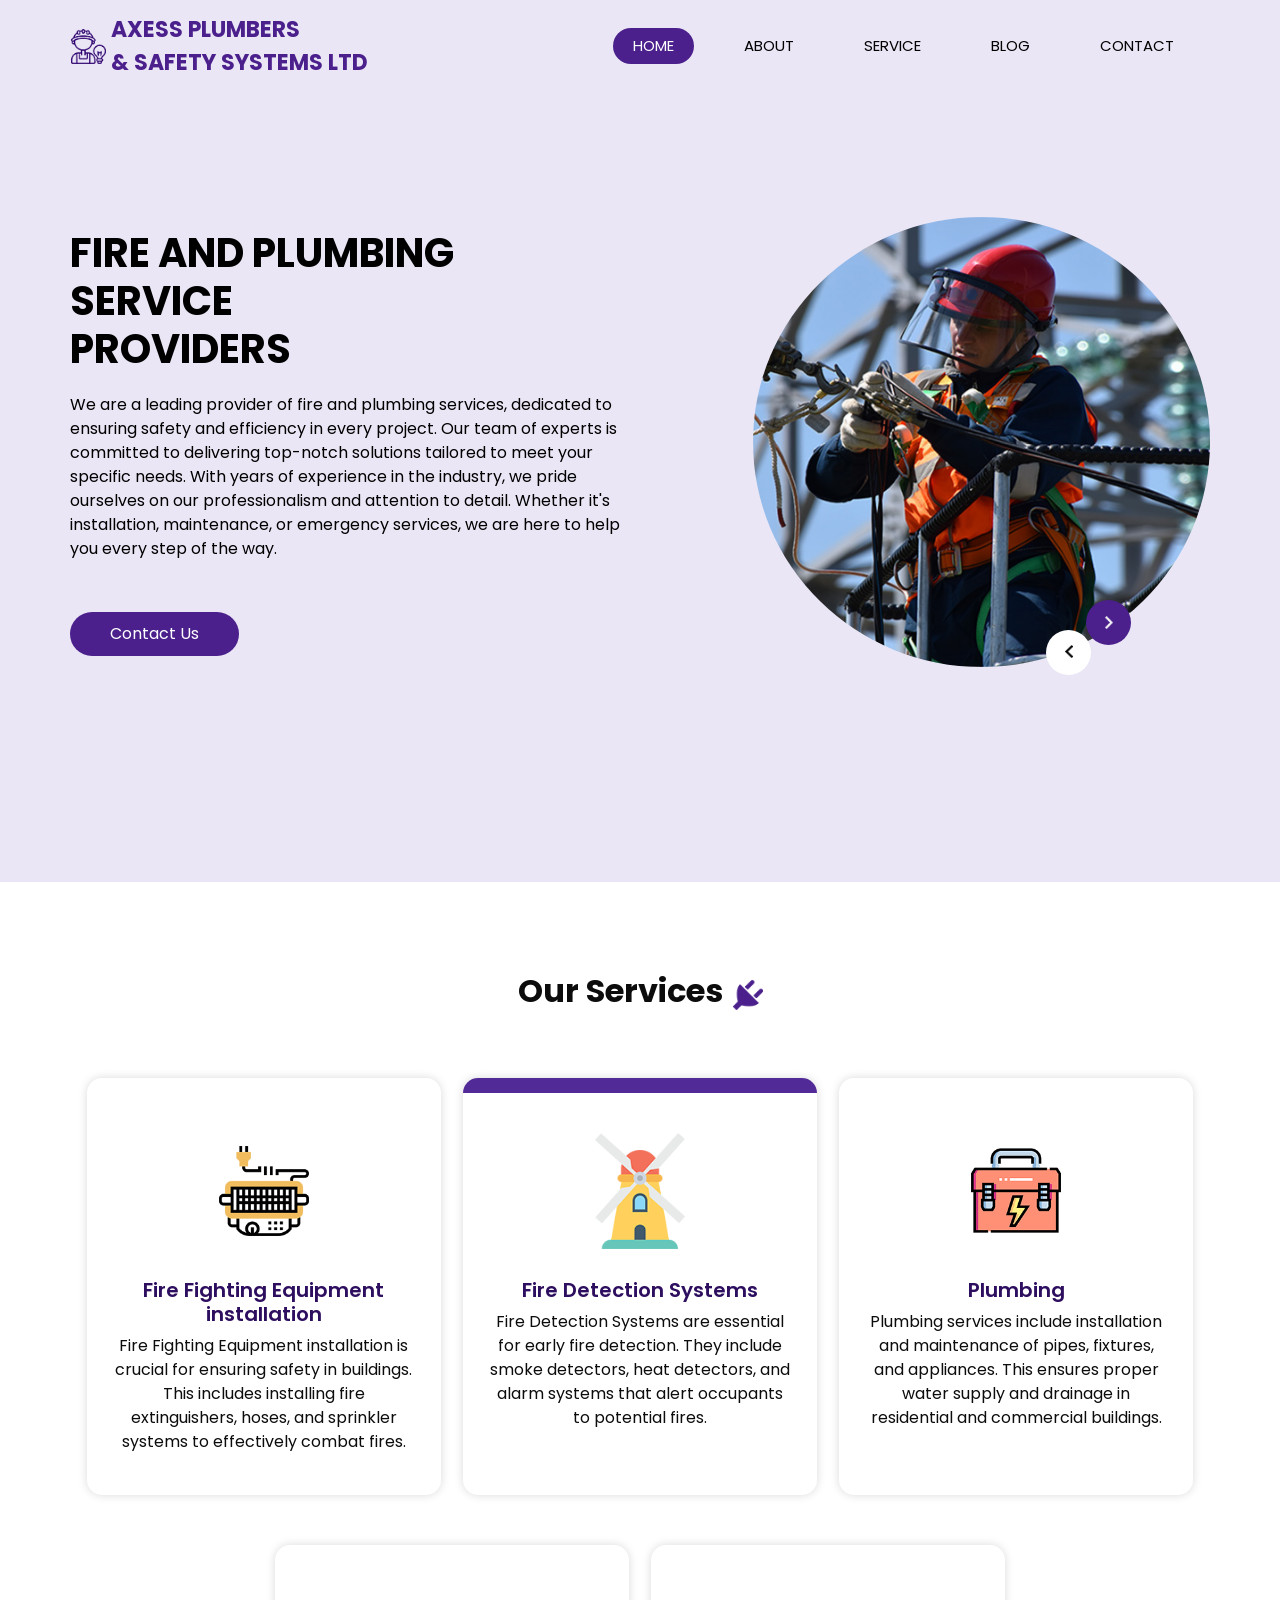
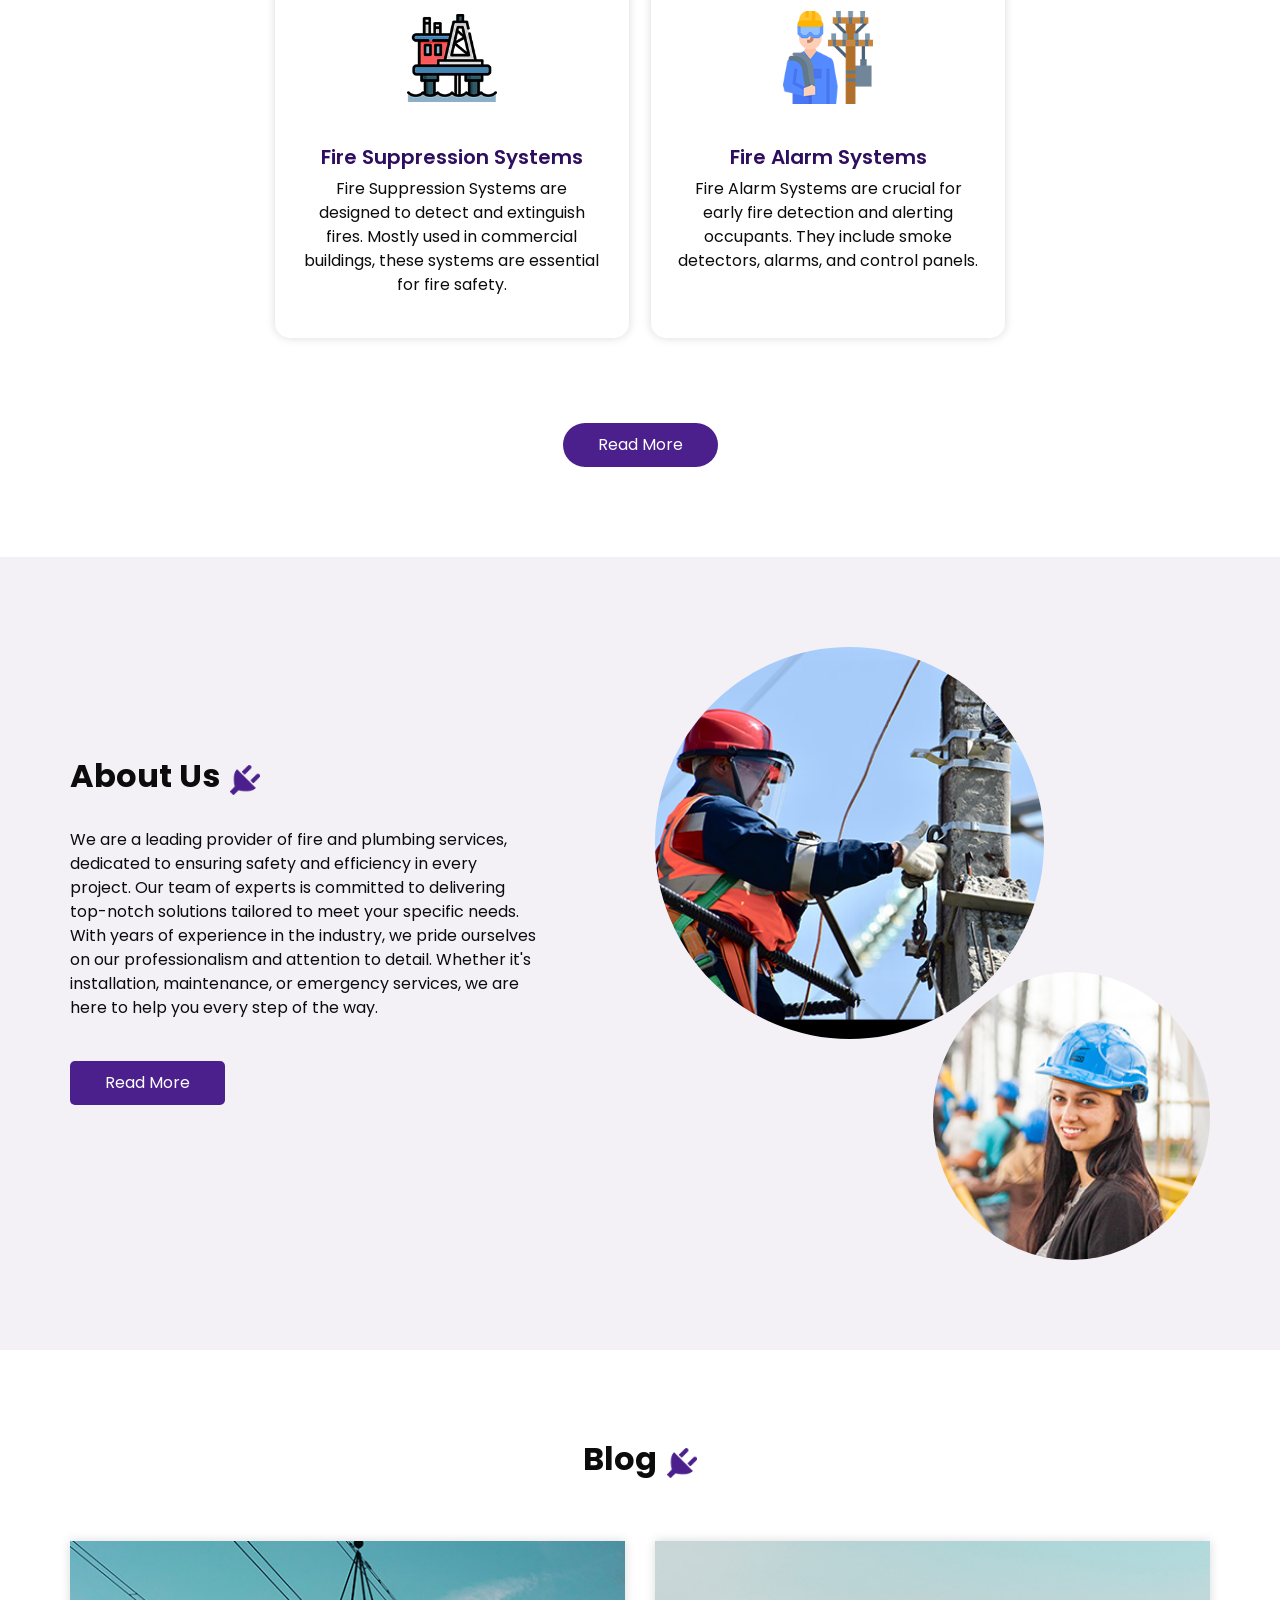
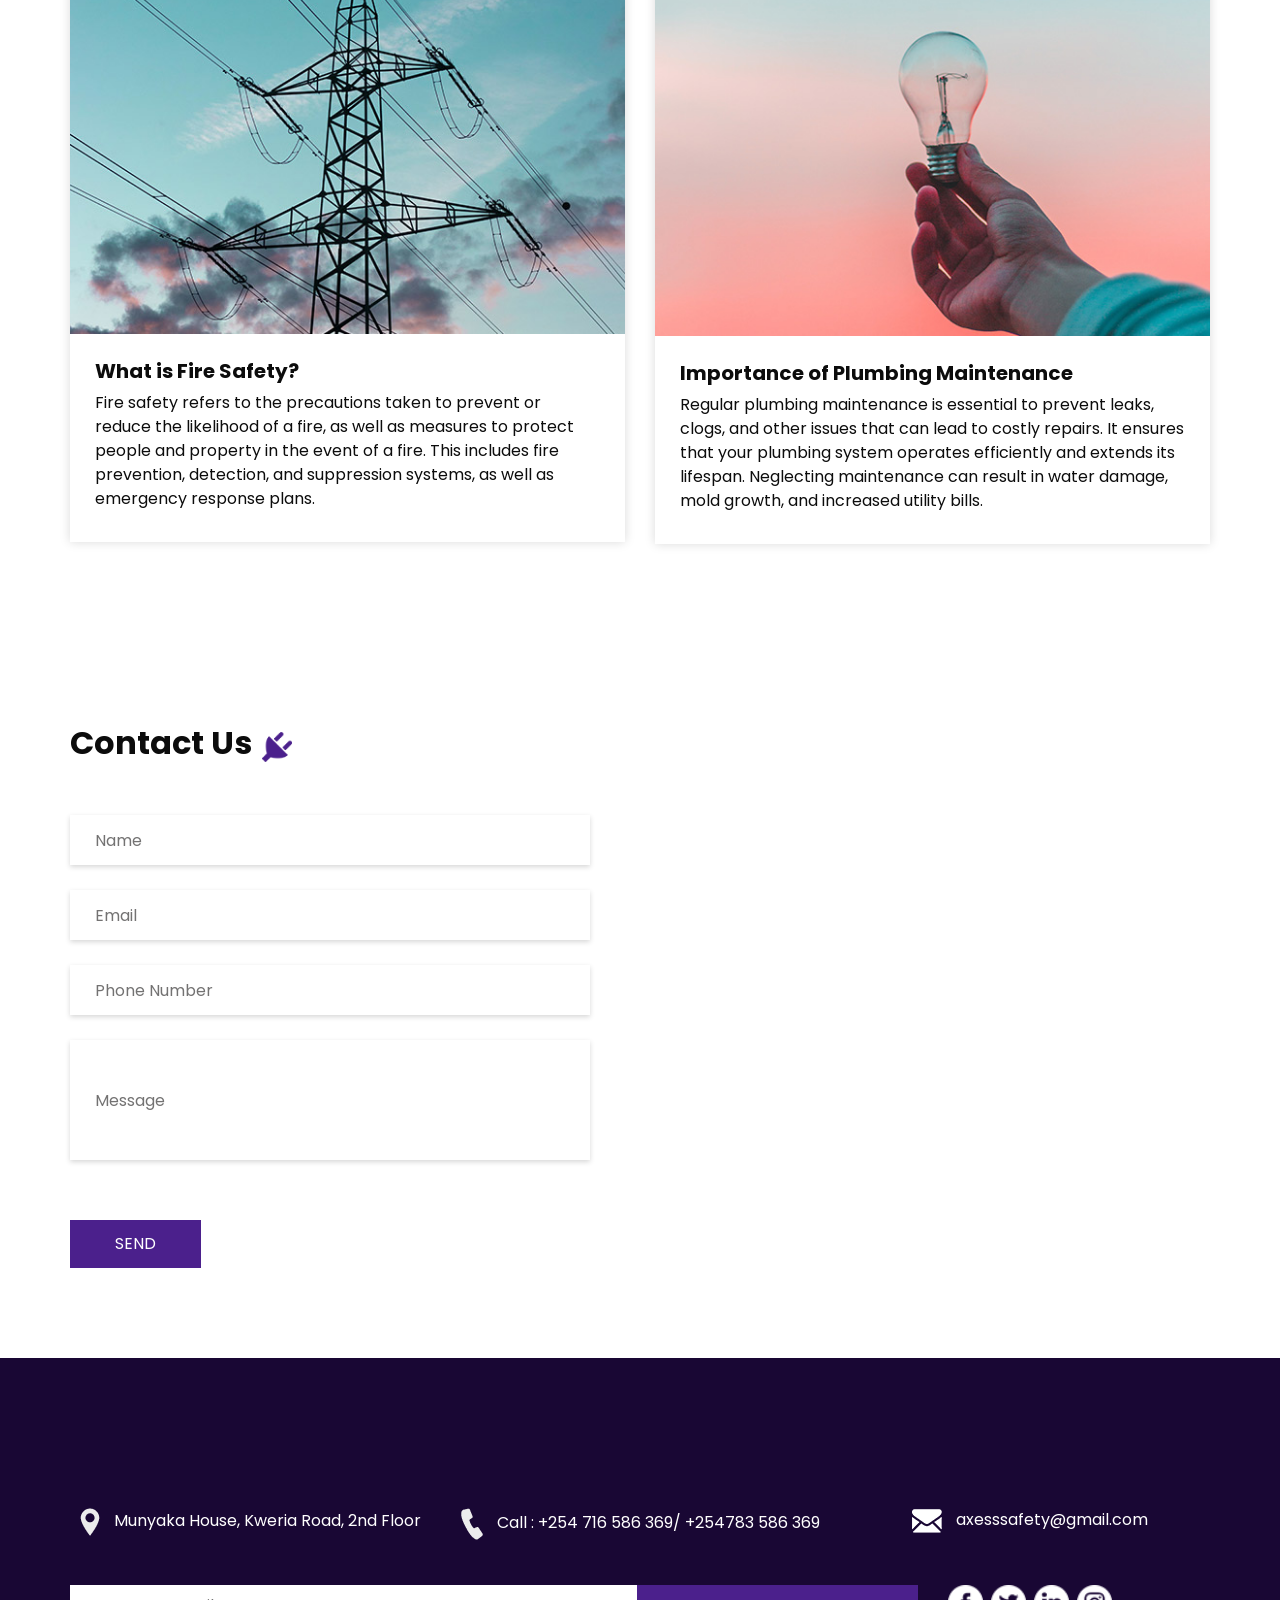
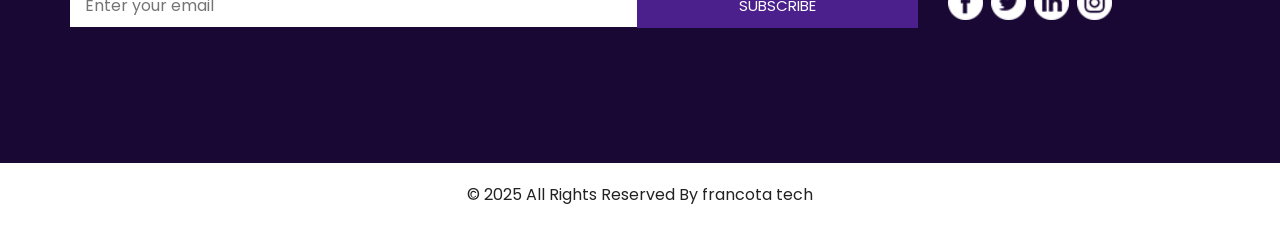
==== commit 5c61fc17: "minor fixes" ====
--- a/index.html
+++ b/index.html
@@ -364,7 +364,7 @@
             <a href="">
               <img src="images/location-white.png" alt="">
               <span>
-                Passages of Lorem Ipsum available
+                Munyaka House, Kweria Road, 2nd Floor
               </span>
             </a>
           </div>
@@ -372,7 +372,7 @@
             <a href="">
               <img src="images/telephone-white.png" alt="">
               <span>
-                Call : +012334567890
+                Call : +254 716 586 369/ +254783 586 369
               </span>
             </a>
           </div>
@@ -380,7 +380,7 @@
             <a href="">
               <img src="images/envelope-white.png" alt="">
               <span>
-                demo@gmail.com
+                axesssafety@gmail.com
               </span>
             </a>
           </div>
@@ -434,8 +434,8 @@
       <div class="row">
         <div class="col-lg-7 col-md-9 mx-auto">
           <p>
-            &copy; 2019 All Rights Reserved By
-            <a href="https://html.design/">Free Html Templates</a>
+            &copy; 2025 All Rights Reserved By
+            <a href="https://francota.tech/">francota tech</a>
           </p>
         </div>
       </div>
--- a/css/style.css
+++ b/css/style.css
@@ -249,7 +249,7 @@
 }
 
 .slider_section .img_container {
-  border: 7px solid #7b57b2;
+  border: 7px solid $primary1;
   border-radius: 100%;
   overflow: hidden;
 }
@@ -403,7 +403,7 @@
 }
 
 .about_section .img_container .img-box {
-  border: 5px solid #7b57b2;
+  border: 5px solid $primary1;
   border-radius: 100%;
   overflow: hidden;
 }
